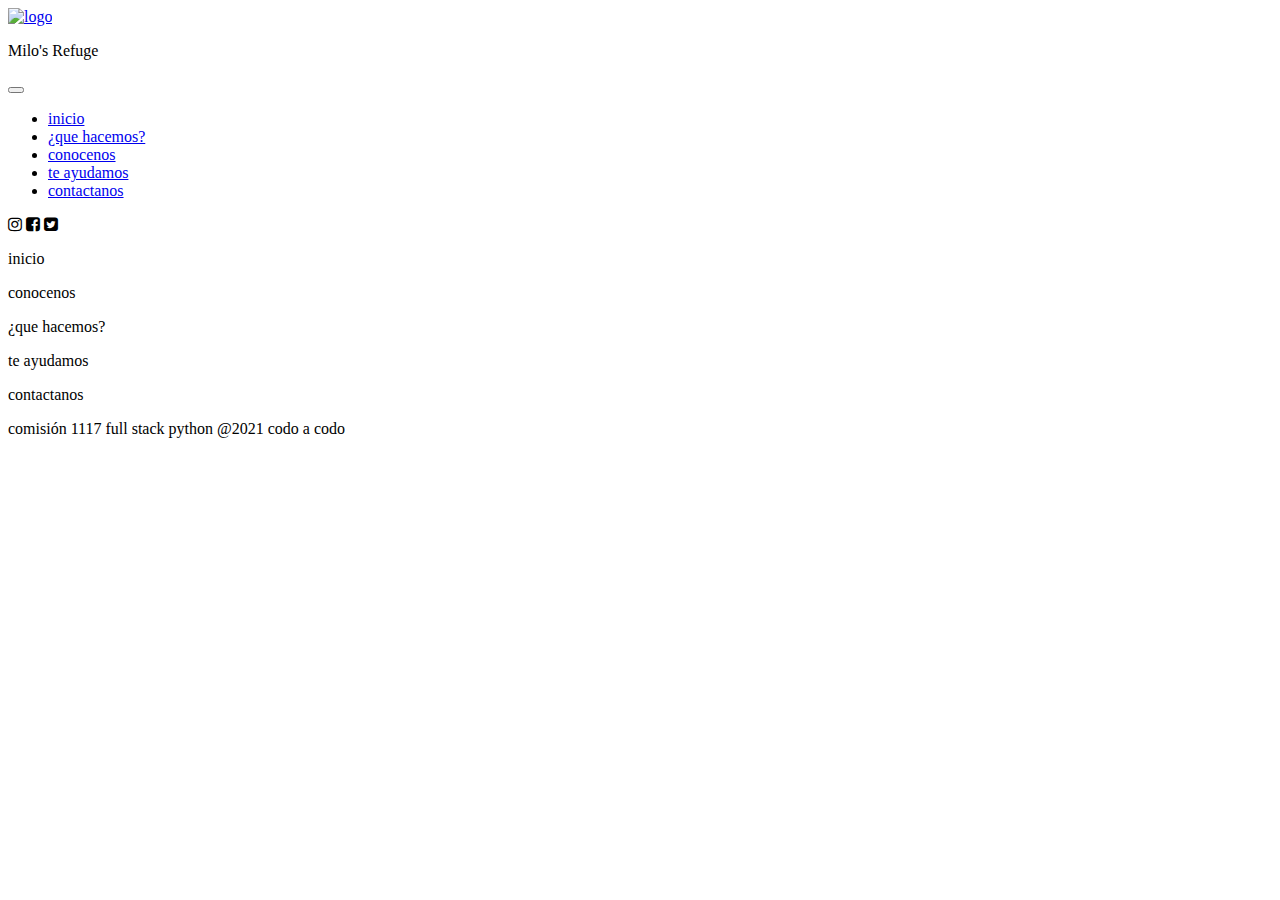
==== conocenos.html @ 6c42c554 "arreglando las paginas con su respectivo menu responsive" ====
<!DOCTYPE html>
<html lang="en">
<head>
    <meta charset="UTF-8">
    <meta http-equiv="X-UA-Compatible" content="IE=edge">
    <meta name="viewport" content="width=device-width, initial-scale=1.0">
    <link rel="preconnect" href="https://fonts.googleapis.com">
    <link rel="preconnect" href="https://fonts.gstatic.com" crossorigin>
    <link href="https://fonts.googleapis.com/css2?family=Poppins:wght@400;700&display=swap" rel="stylesheet">
    <link rel="stylesheet" href="https://cdnjs.cloudflare.com/ajax/libs/font-awesome/4.7.0/css/font-awesome.min.css">
    <link rel="stylesheet" href="/milosRefugio/CSS/bootstrap.min.css">
    <link rel="stylesheet" href="/milosRefugio/CSS/style.css">
    <title>milo's refuge</title>
</head>
<body>

  <section class="header" >
    <nav class="navbar navbar-expand-lg navbar-light bg-">
        <a href="/milosRefugio/index.html"><img src="/milosRefugio/assets/gatito.png" alt="logo"></a>
        <p class="milo">Milo's Refuge</p>
    <div class="container-fluid">
      <button class="navbar-toggler" type="button" data-bs-toggle="collapse" data-bs-target="#navbarTogglerDemo01" aria-controls="navbarTogglerDemo01" aria-expanded="false" aria-label="Toggle navigation">
        <span class="navbar-toggler-icon"></span>
      </button>
      <div class="collapse navbar-collapse" id="navbarTogglerDemo01">
        <ul class="navbar-nav me-auto mb-7 mb-lg-0 ">
          <li class="nav-item2">
            <a class="nav-link text-white" aria-current="page" href="/milosRefugio/index.html">inicio</a>
          </li>
          <li class="nav-item2">
            <a class="nav-link text-white" href="/milosRefugio/queHacemos.html">¿que hacemos?</a>
          </li>
          <li class="nav-item2">
            <a class="nav-link text-primary" href="#">conocenos</a>
          </li>
          <li class="nav-item2">
            <a class="nav-link text-white" href="/milosRefugio/teAyudamos.html">te ayudamos</a>
          </li>
          <li class="nav-item2">
            <a class="nav-link text-white" href="/milosRefugio/contactanos.html">contactanos</a>
          </li>
        </ul>
      </div>
    </div>
  </nav>

    </section>
    <!------------------ FOOTER ----------------->

    <section class="footer">
            <div class='social'>
                <i class="fa fa-instagram"></i>
                <i class="fa fa-facebook-square"></i>
                <i class="fa fa-twitter-square"></i>
            </div>
            <div class='list'>
                <p>inicio</p>
                <p>conocenos</p>
                <p>¿que hacemos?</p>
                <p>te ayudamos</p>
                <p>contactanos</p>
            </div>
            <p class='copy-right'>
                comisión 1117 full stack python @2021 codo a codo
            </p>
        </section>
    <script src="/milo´s refuge/JS/bootstrap.min.js"></script>
</body>
</html>
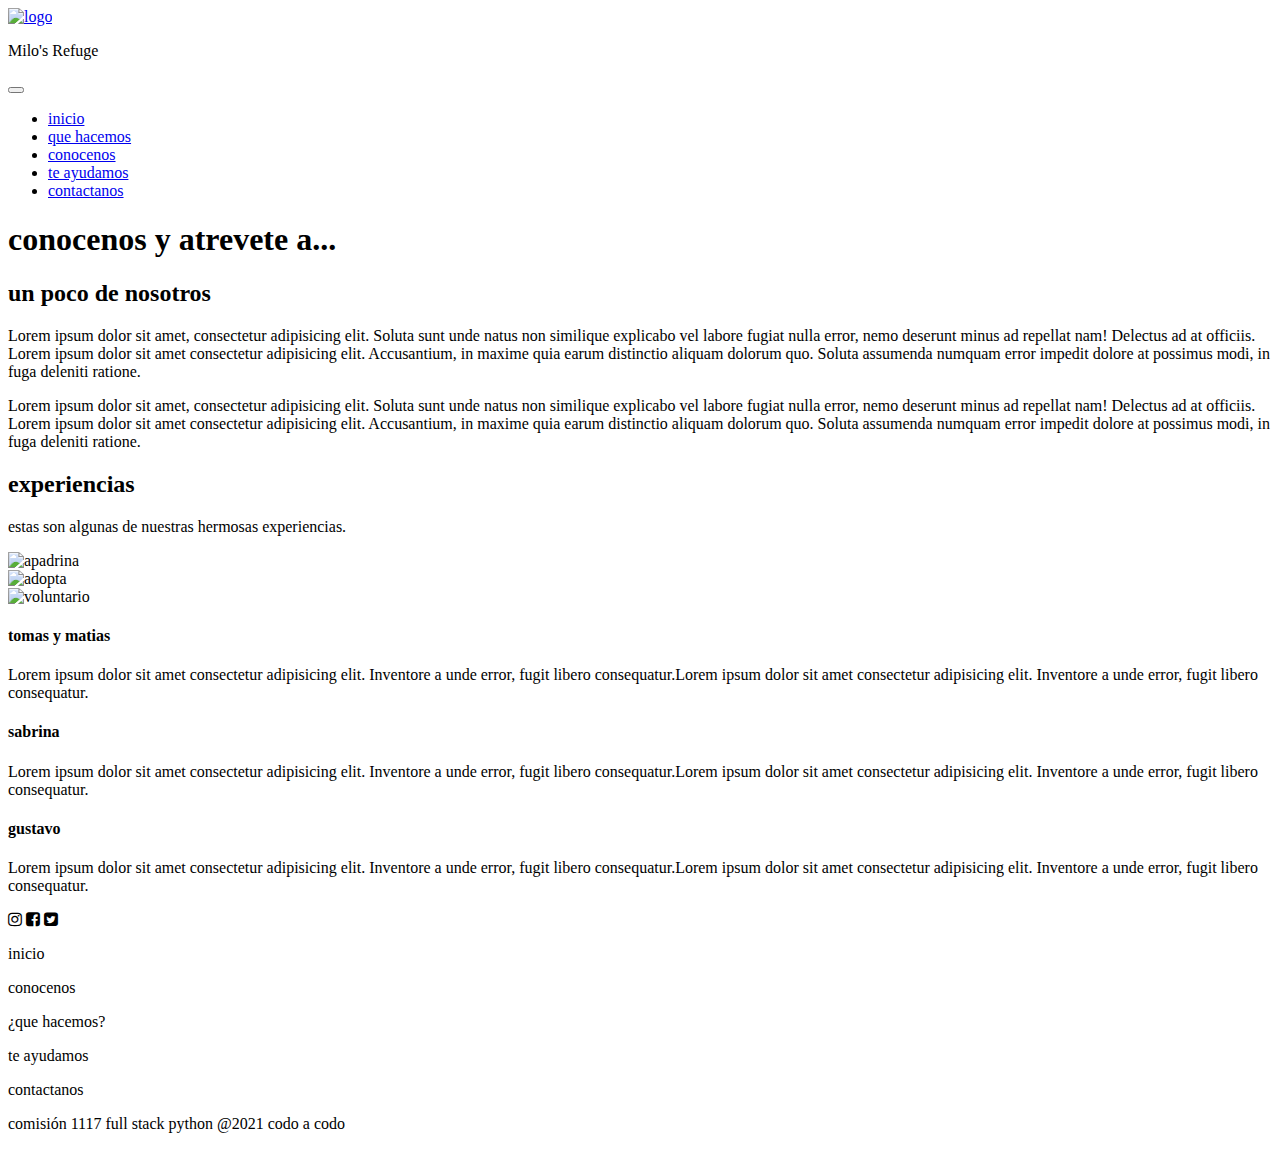
==== commit d2bddc0e: "tercera modificacion y dandole contenidos a las paginas" ====
--- a/conocenos.html
+++ b/conocenos.html
@@ -14,7 +14,7 @@
 </head>
 <body>
 
-  <section class="header" >
+  <section class="sub-header-section" >
     <nav class="navbar navbar-expand-lg navbar-light bg-">
         <a href="/milosRefugio/index.html"><img src="/milosRefugio/assets/gatito.png" alt="logo"></a>
         <p class="milo">Milo's Refuge</p>
@@ -28,7 +28,7 @@
             <a class="nav-link text-white" aria-current="page" href="/milosRefugio/index.html">inicio</a>
           </li>
           <li class="nav-item2">
-            <a class="nav-link text-white" href="/milosRefugio/queHacemos.html">¿que hacemos?</a>
+            <a class="nav-link text-white" href="/milosRefugio/queHacemos.html">que hacemos</a>
           </li>
           <li class="nav-item2">
             <a class="nav-link text-primary" href="#">conocenos</a>
@@ -43,8 +43,78 @@
       </div>
     </div>
   </nav>
+<h1>conocenos y atrevete a...</h1>
+    </section>
 
+    <!-------------- CONTENIDO ----------------->
+
+    <section class="boxContent">
+      <div class="boxContentDos">
+
+      <h2>un poco de nosotros</h2>
+      <p>Lorem ipsum dolor sit amet, consectetur adipisicing elit. 
+        Soluta sunt unde natus non similique explicabo vel labore 
+        fugiat nulla error, nemo deserunt minus ad repellat nam! 
+        Delectus ad at officiis. Lorem ipsum dolor sit amet consectetur 
+        adipisicing elit. Accusantium, in maxime quia earum distinctio 
+        aliquam dolorum quo. Soluta assumenda numquam error impedit dolore at 
+        possimus modi, in fuga deleniti ratione.</p>
+      
+        <p>Lorem ipsum dolor sit amet, consectetur adipisicing elit. 
+          Soluta sunt unde natus non similique explicabo vel labore 
+          fugiat nulla error, nemo deserunt minus ad repellat nam! 
+          Delectus ad at officiis. Lorem ipsum dolor sit amet consectetur 
+          adipisicing elit. Accusantium, in maxime quia earum distinctio 
+          aliquam dolorum quo. Soluta assumenda numquam error impedit dolore at 
+          possimus modi, in fuga deleniti ratione.</p> 
+        </div>
     </section>
+
+    <section class="box-sectionDos ">
+      <h2>experiencias</h2>
+          <p>estas son algunas de nuestras hermosas experiencias.</p>
+
+          <div class="row">
+              <div class="box-colDos">
+                  <img src="/milosRefugio/assets/apadrina.jpg" alt="apadrina">
+              </div>
+              <div class="box-colDos">
+                  <img src="/milosRefugio/assets/adopta.jpg" alt="adopta">
+              </div>
+              <div class="box-colDos">
+              <img src="/milosRefugio/assets/voluntario.jpg" alt="voluntario">
+
+              </div>
+          </div>
+  </section>
+
+  <section class="ayuda content">
+    <div class="row">
+        <div class="ayuda-col content">
+            
+            <h4>tomas y matias</h4>
+            <p>Lorem ipsum dolor sit amet consectetur adipisicing elit.
+                Inventore a unde error, fugit libero consequatur.Lorem 
+                ipsum dolor sit amet consectetur adipisicing elit.
+                Inventore a unde error, fugit libero consequatur.</p>
+        </div>
+        <div class="ayuda-col content">           
+            <h4>sabrina</h4>
+            <p>Lorem ipsum dolor sit amet consectetur adipisicing elit.
+              Inventore a unde error, fugit libero consequatur.Lorem 
+              ipsum dolor sit amet consectetur adipisicing elit.
+              Inventore a unde error, fugit libero consequatur.</p>
+        </div>
+        <div class="ayuda-col content">           
+            <h4>gustavo</h4>
+            <p>Lorem ipsum dolor sit amet consectetur adipisicing elit.
+              Inventore a unde error, fugit libero consequatur.Lorem 
+              ipsum dolor sit amet consectetur adipisicing elit.
+              Inventore a unde error, fugit libero consequatur.</p>
+        </div>
+    </div>
+</section>
+
     <!------------------ FOOTER ----------------->
 
     <section class="footer">
@@ -64,6 +134,6 @@
                 comisión 1117 full stack python @2021 codo a codo
             </p>
         </section>
-    <script src="/milo´s refuge/JS/bootstrap.min.js"></script>
+    <script src="/milosRefugio/JS/bootstrap.min.js"></script>
 </body>
 </html>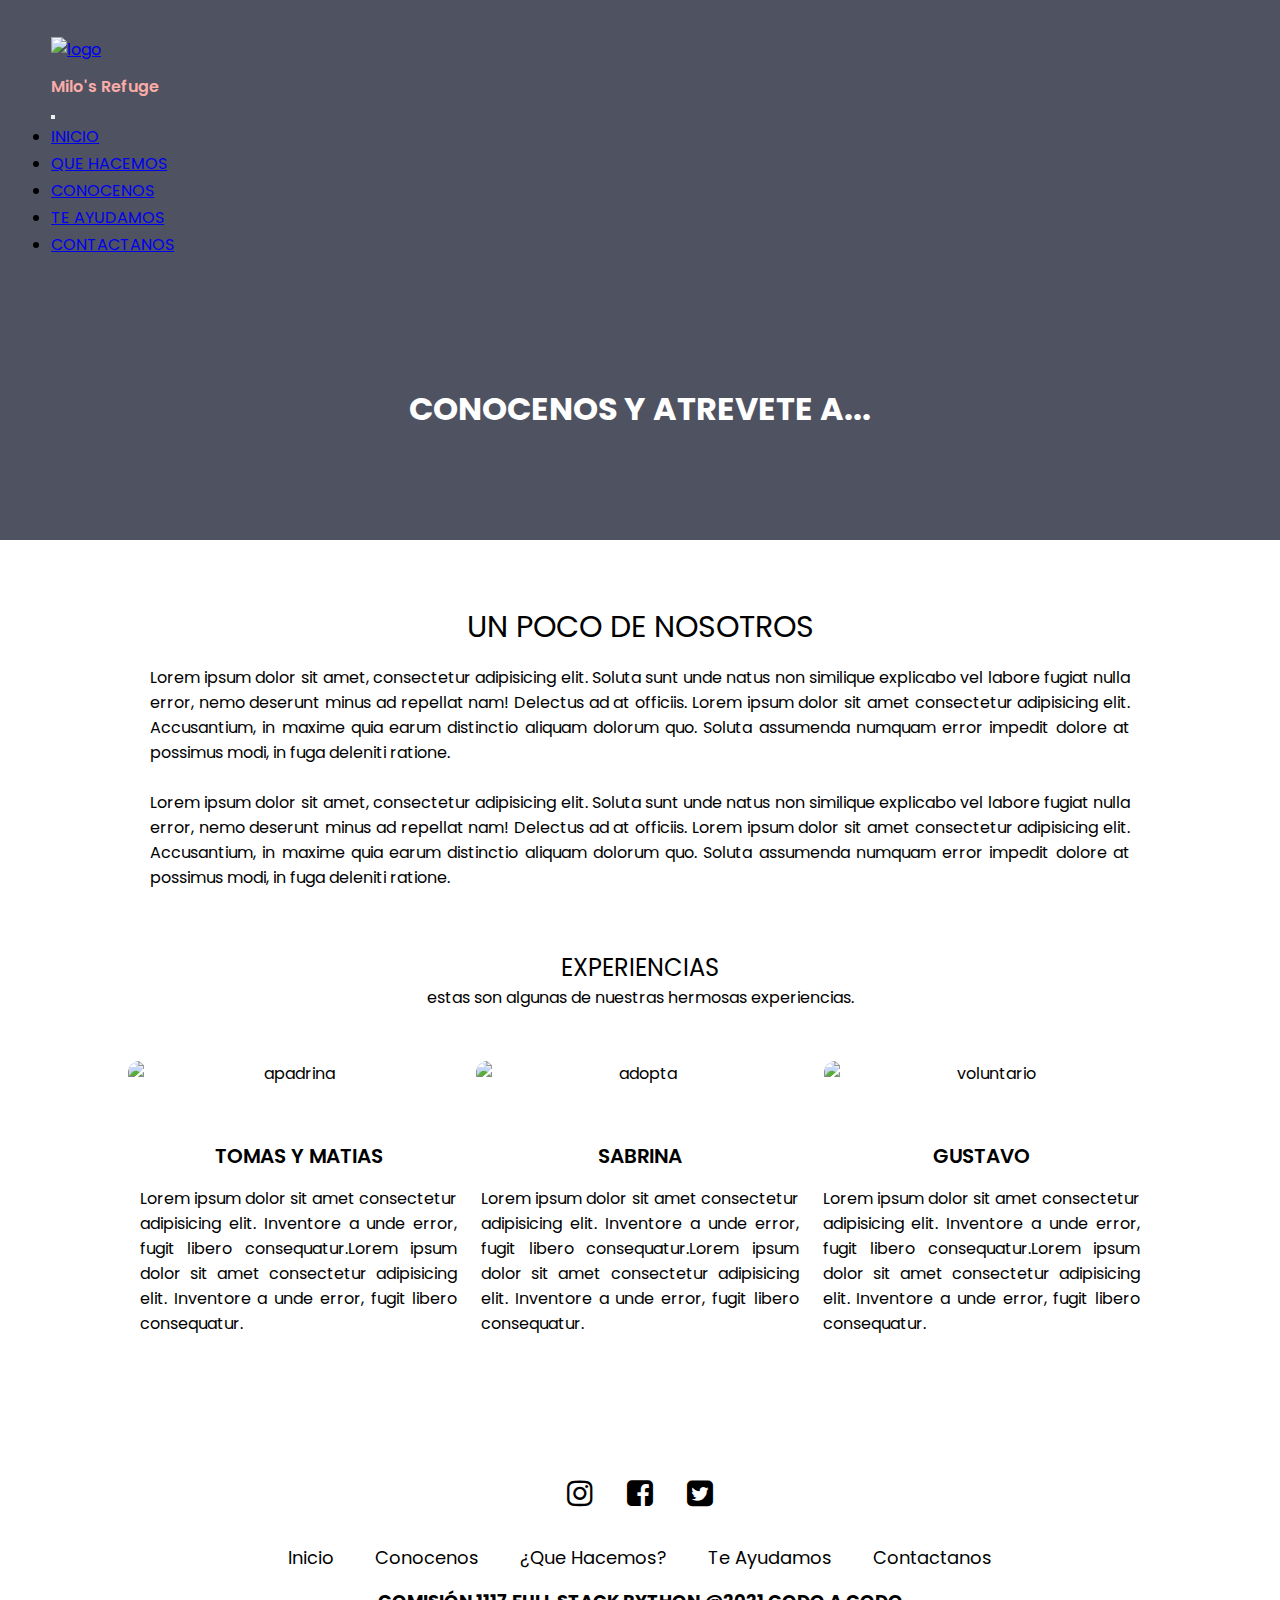
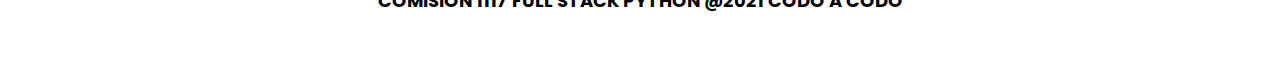
==== commit 0f74ac12: "modificado" ====
--- a/conocenos.html
+++ b/conocenos.html
@@ -9,7 +9,7 @@
     <link href="https://fonts.googleapis.com/css2?family=Poppins:wght@400;700&display=swap" rel="stylesheet">
     <link rel="stylesheet" href="https://cdnjs.cloudflare.com/ajax/libs/font-awesome/4.7.0/css/font-awesome.min.css">
     <link rel="stylesheet" href="/milosRefugio/CSS/bootstrap.min.css">
-    <link rel="stylesheet" href="/milosRefugio/CSS/style.css">
+    <link rel="stylesheet" href="style.css">
     <title>milo's refuge</title>
 </head>
 <body>
--- a/style.css
+++ b/style.css
@@ -0,0 +1,705 @@
+* {
+    padding: 0;
+    margin: 0;
+    font-family: 'Poppins', sans-serif;
+}
+
+/*---------------------HEADER--------------------*/
+
+.header {
+    min-height: 100vh;
+    width: 100%;
+    background-image: linear-gradient(rgba(4, 9, 30, 0.7), rgba(4, 9, 30, 0.7)), url(/milosRefugio/assets/bannerPrincipal.jpg);
+    background-position: center;
+    background-size: cover;
+    position: relative;
+}
+
+nav img {
+    padding-top: 1%;
+    width: 70px;
+
+}
+
+nav {
+    padding: 2% 4%;
+}
+
+.nav-item2 a {
+    text-transform: uppercase;
+    font-weight: 400;
+}
+
+.nav-item2 a::after {
+    content: '';
+    width: 0%;
+    height: 2px;
+    background: #faaca8;
+    display: block;
+    margin: auto;
+    transition: 0.5s;
+}
+
+.nav-item2 a:hover::after {
+    width: 80%;
+}
+
+.milo {
+    color: #faaca8;
+    font-weight: 600;
+    font-size: 16px;
+    margin-top: 1%;
+    margin-right: 2%;
+}
+
+.text-box {
+    margin-top: 5%;
+    width: 90%;
+    color: #fff;
+    position: absolute;
+    top: 50%;
+    left: 50%;
+    transform: translate(-50%, -50%);
+    text-align: center;
+}
+
+.text-box h1 {
+    font-size: 40px;
+    text-transform: uppercase;
+}
+
+.text-box p {
+    margin: 10px 0 40px;
+    font-size: 14px;
+    color: #fff;
+    text-transform: capitalize;
+}
+
+.btn {
+    display: inline-block;
+    text-decoration: none;
+    color: #fff;
+    border: 1px solid #fff;
+    padding: 12px 34px;
+    font-size: 13px;
+    background: transparent;
+    position: relative;
+    cursor: pointer;
+    text-transform: capitalize;
+}
+
+.btn:hover {
+    border: 1px solid #faaca8;
+    background: #faaca8;
+    transition: .5s;
+}
+
+
+/*-----------MEDIA QUERY HEADER-------------*/
+
+@media screen and (max-width: 700px) {
+
+    .text-box h1 {
+        font-size: 14px;
+    }
+
+    .nav-item2 a {
+        text-align: center;
+        font-size: 18px;
+        text-transform: uppercase;
+    }
+
+    .milo {
+        font-size: 12px;
+        margin-top: 5%;
+        margin-bottom: -4%;
+        margin-right: 5%;
+    }
+
+    nav img {
+        width: 50px;
+        position: absolute;
+        margin-left: 66%;
+    }
+}
+
+/*--------------- FIN --------------*/
+
+/*-------------- SECCION 1 ----------------*/
+
+.box-section {
+    width: 80%;
+    margin: auto;
+    text-align: center;
+    padding-top: 100px;
+}
+
+.box-section h1 {
+    text-transform: uppercase;
+    font-size: 36px;
+    font-weight: 400;
+}
+
+.box-section p {
+    color: #777;
+    font-size: 14px;
+    font-weight: 300;
+    line-height: 22px;
+    padding: 10px;
+
+}
+
+.row {
+    margin-top: 5%;
+    display: flex;
+    justify-content: space-between;
+}
+
+.box-col {
+    flex-basis: 31%;
+    background: #FCE4EC;
+    border-radius: 10px;
+    margin-bottom: 5%;
+    padding: 20px 12px;
+    box-sizing: border-box;
+    transition: 0.5s;
+}
+
+.box-col h3 {
+    font-size: 17px;
+    text-transform: uppercase;
+    text-align: center;
+    font-weight: 600;
+    margin: 10px 0;
+}
+
+.box-col:hover {
+    box-shadow: 0 0 20px 0 rgba(0, 0, 0, 0.2)
+}
+
+/*------------ MEDIA QUERY SECCION 1 -----------*/
+
+@media screen and (max-width: 700px) {
+    .row {
+        flex-direction: column;
+    }
+}
+
+/*--------------- FIN --------------*/
+
+/*----------------- SECCION 2 --------------*/
+
+.box-sectionDos {
+    width: 80%;
+    margin: auto;
+    text-align: center;
+    padding-top: 50px;
+}
+
+.box-sectionDos h1 {
+    text-transform: uppercase;
+    font-size: 36px;
+    font-weight: 400;
+}
+
+.box-colDos {
+    flex-basis: 32%;
+    border-radius: 10px;
+    margin-bottom: 30px;
+    position: relative;
+    overflow: hidden;
+}
+
+.box-colDos img {
+    width: 100%;
+    border-radius: 10px;
+    display: block;
+}
+
+.capa {
+    background: transparent;
+    height: 100%;
+    width: 100%;
+    position: absolute;
+    top: 0;
+    left: 0;
+    transition: 0.5s;
+}
+
+.capa:hover {
+    background: linear-gradient(to bottom, #ddd6f3, #faaca8);
+}
+
+.capa h3 {
+    width: 100%;
+    font-weight: 400;
+    color: #fff;
+    font-size: 30px;
+    bottom: 0;
+    left: 50%;
+    transform: translateX(-50%);
+    position: absolute;
+    text-transform: capitalize;
+    opacity: 0;
+    transition: 1s;
+}
+
+.capa:hover h3 {
+    bottom: 49%;
+    opacity: 1;
+}
+
+/*------------------ FIN -------------------*/
+
+/*------------------- SECCION 3 -------------------*/
+
+.ayuda {
+    width: 80%;
+    margin: auto;
+    text-align: center;
+    padding-top: 80px;
+}
+
+.ayuda h1 {
+    text-transform: uppercase;
+    font-size: 36px;
+    font-weight: 400;
+
+}
+
+.ayuda-col {
+    flex-basis: 31%;
+    border-radius: 10px;
+    margin-bottom: 5%;
+    text-align: left;
+}
+
+.ayuda-col img {
+    width: 100%;
+    border-radius: 10px;
+}
+
+.ayuda-col p {
+    padding: 0;
+    text-align: left;
+}
+
+.ayuda-col h4 {
+    font-weight: 600;
+    margin-bottom: 15px;
+    margin-top: 16px;
+    text-align: left;
+    font-size: 20px;
+    text-transform: uppercase;
+}
+
+/*--------------------- FIN -------------------*/
+
+/*---------------------- SECCION 4 ---------------------*/
+
+.donacion {
+    margin: 100px auto;
+    width: 80%;
+    background-image: linear-gradient(rgba(4, 9, 30, 0.7), rgba(4, 9, 30, 0.7)), url(/milosRefugio/assets/donacion.jpg);
+    background-position: center;
+    background-size: cover;
+    text-align: center;
+    border-radius: 10px;
+    padding: 100px 0;
+}
+
+.donacion h2 {
+    color: #fff;
+    text-transform: uppercase;
+    margin-bottom: 40px;
+    padding: 0;
+}
+
+/*---------- MEDIA QUERY SECCION 4 -----------*/
+
+@media screen and (max-width: 700px) {
+    .donacion h2 {
+        font-size: 20px;
+    }
+}
+
+/*------------------- FIN ---------------------*/
+
+/*-------------------- QUE HACEMOS SECCION ----------------------*/
+
+.sub-header {
+    min-height: 60vh;
+    width: 100%;
+    background-image: linear-gradient(rgba(4, 9, 30, 0.7), rgba(4, 9, 30, 0.7)), url(/milosRefugio/assets/bannerPuppies.jpg);
+    background-position: center;
+    background-size: cover;
+    color: #fff;
+}
+
+.sub-header h1 {
+    text-align: center;
+    margin-top: 100px;
+    text-transform: uppercase;
+}
+
+.content {
+    width: 80%;
+    margin: auto;
+    padding-top: 30px;
+    padding-bottom: 10%;
+}
+
+.content-col {
+    flex-basis: 48%;
+    padding: 30px 2px;
+}
+
+.content-col img {
+    margin-top: 25%;
+    border-radius: 10px;
+    height: 60%;
+    width: 100%;
+}
+
+.content-col h2 {
+    text-align: center;
+    padding-top: 0;
+    text-transform: uppercase;
+    font-weight: 400;
+}
+
+.content-col p {
+    padding: 15px 0 25px;
+    text-align: justify;
+}
+
+.chance-btn {
+    margin-left: 25%;
+    border: 1px solid #faaca8;
+    background: transparent;
+    color: #faaca8;
+
+}
+
+.chance-btn:hover {
+    color: #fff;
+    transition: .5s;
+}
+
+/*--------------------- FIN ----------------------*/
+
+/*---------------- CONOCENOS SECCION --------------------*/
+
+.sub-header-section {
+    min-height: 60vh;
+    width: 100%;
+    background-image: linear-gradient(rgba(4, 9, 30, 0.7), rgba(4, 9, 30, 0.7)), url(/milosRefugio/assets/bannerCat.jpg);
+    background-position: center;
+    background-size: cover;
+}
+
+.box-sectionDos h2 {
+    text-transform: uppercase;
+    font-weight: 400;
+}
+
+.boxContent {
+    margin-top: 5%;
+}
+
+.boxContentDos h2 {
+    font-size: 35px;
+    text-transform: uppercase;
+    font-size: 30px;
+    font-weight: 400;
+    text-align: center;
+}
+
+.boxContentDos p {
+    text-align: justify;
+    font-size: 16px;
+    padding: 15px 150px 10px;
+}
+
+.ayuda .content {
+    margin-top: -10%;
+    margin-bottom: -9%;
+}
+
+.sub-header-section h1 {
+    text-align: center;
+    margin-top: 100px;
+    text-transform: uppercase;
+    color: #fff;
+}
+
+.ayuda-col .content {
+    flex-basis: 31%;
+    border-radius: 10px;
+    margin-bottom: 5%;
+    text-align: justify;
+}
+
+.ayuda .content h4 {
+    text-align: center;
+}
+
+.ayuda .content p {
+    text-align: justify;
+}
+
+/*---------------- FIN -------------------*/
+
+/*----------------- AYUDAMOS SECCION ----------------*/
+
+.header-ayuda {
+    min-height: 60vh;
+    width: 100%;
+    background-image: linear-gradient(rgba(4, 9, 30, 0.7), rgba(4, 9, 30, 0.7)), url(/milosRefugio/assets/bannerCatDog.jpg);
+    background-position: center;
+    background-size: cover;
+    color: #fff;
+}
+
+.header-ayuda h1 {
+    text-align: center;
+    margin-top: 100px;
+    text-transform: uppercase;
+    color: #fff;
+}
+
+.ayudantia h2 {
+    text-transform: uppercase;
+}
+
+.ayudantia p {
+    text-transform: capitalize;
+    text-align: justify;
+}
+
+.ayudantia h4 {
+    text-align: center;
+}
+
+.ayudantia .importante {
+    color: #faaca8;
+    font-weight: bold;
+    text-transform: uppercase;
+    text-align: center;
+}
+
+.blog h3 {
+    background: #faaca8;
+    color: #fff;
+    padding: 7px 8px;
+    font-size: 20px;
+    text-transform: uppercase;
+    font-weight: 400;
+    text-align: center;
+    margin: 20px 90px 20px;
+}
+
+.blog div {
+    padding: 4px;
+    text-transform: capitalize;
+    color: #000;
+    font-size: 20px;
+}
+
+.formulario {
+    margin-bottom: 7%;
+    text-align: center;
+    border: 2px solid #777;
+    margin-left: 20%;
+    margin-right: 20%;
+}
+
+.formulario p {
+    margin-top: 1%;
+    font-weight: 700;
+    color: #CB4335;
+    font-size: 18px;
+}
+
+/*--------------- FIN --------------*/
+
+
+/*-------------------- CONTACTANOS SECCION -----------------------*/
+
+.header-contacto {
+    min-height: 60vh;
+    width: 100%;
+    background-image: linear-gradient(rgba(4, 9, 30, 0.7), rgba(4, 9, 30, 0.7)), url(/milosRefugio/assets/bannerContactos.jpeg);
+    background-position: center;
+    background-size: cover;
+    color: #fff;
+}
+
+.header-contacto h1 {
+    margin-top: 100px;
+    text-align: center;
+    text-transform: uppercase;
+    color: #fff;
+}
+
+.ubicacion {
+    width: 80%;
+    margin: auto;
+    padding-top: 5%;
+    padding-bottom: 3%;
+}
+
+.ubicacion iframe {
+    width: 100%;
+}
+
+.cantactanos {
+    width: 80%;
+    margin: auto;
+}
+
+.contactanos-col {
+    flex-basis: 48%;
+    margin-bottom: 30px;
+}
+
+.contactanos-col div {
+    display: flex;
+    align-items: center;
+    margin-bottom: 40px;
+}
+
+.contactanos-col .fa {
+    font-size: 28px;
+    color: #faaca8;
+    margin: 10px;
+    margin-right: 20px;
+}
+
+.contactanos-col div p {
+    padding: 0;
+    text-transform: capitalize;
+    font-size: 16px;
+}
+
+.contactanos-col div h5 {
+    font-size: 18px;
+    margin-bottom: 5px;
+    font-weight: 600;
+    text-transform: uppercase;
+}
+
+.contactanos-col input textarea {
+    width: 100%;
+    padding: 15px;
+    margin-bottom: 17px;
+    outline: none;
+    border: 3px solid #faaca8;
+}
+
+.form {
+    max-inline-size: 550px;
+    margin: auto;
+}
+
+.form label {
+    display: block;
+    margin-block-start: 1em;
+    margin-block-end: .5em;
+    padding-inline-start: .5em;
+}
+
+.form label span {
+    color: #DA1414;
+}
+
+.form input,
+.form textarea {
+    box-sizing: border-box;
+    width: 100%;
+    font-size: 1rem;
+    padding: .8em;
+    border-radius: 10px;
+    border: 1px solid #777;
+}
+
+
+input::-webkit-input-placeholder {
+    color: #0F0A0A88;
+}
+
+.contact {
+    margin-block-end: 5em;
+}
+
+#trucazo {
+    opacity: 0;
+}
+
+.tag {
+    text-transform: uppercase;
+    text-align: center;
+}
+
+/*------------------ FOOTER --------------------*/
+
+.footer .social {
+    text-align: center;
+    padding-bottom: 25px;
+}
+
+.footer .social .fa {
+    font-size: 30px;
+    width: 40px;
+    height: 40px;
+    line-height: 38px;
+    display: inline-block;
+    text-align: center;
+    margin: 0 8px;
+}
+
+.footer .social .fa:hover {
+    color: #faaca8;
+}
+
+.footer .list {
+    margin-top: 0;
+    padding: 0;
+    font-size: 18px;
+    line-height: 8px;
+    margin-bottom: 0;
+    text-align: center;
+}
+
+.footer .list p {
+    display: inline-block;
+    padding: 15px 18px;
+    text-transform: capitalize;
+}
+
+.footer .copy-right {
+    font-weight: bold;
+    padding-bottom: 5%;
+    margin-top: 10px;
+    text-align: center;
+    font-size: 18px;
+    text-transform: uppercase;
+}
+
+
+/*-------------- MEDIA QUERY FOOTER ---------*/
+
+@media screen and (max-width: 700px) {
+
+    .footer .copy-right {
+        font-size: 12px;
+    }
+
+    .footer .list {
+        font-size: 14px;
+    }
+
+    .footer .social .fa {
+        font-size: 26px;
+    }
+}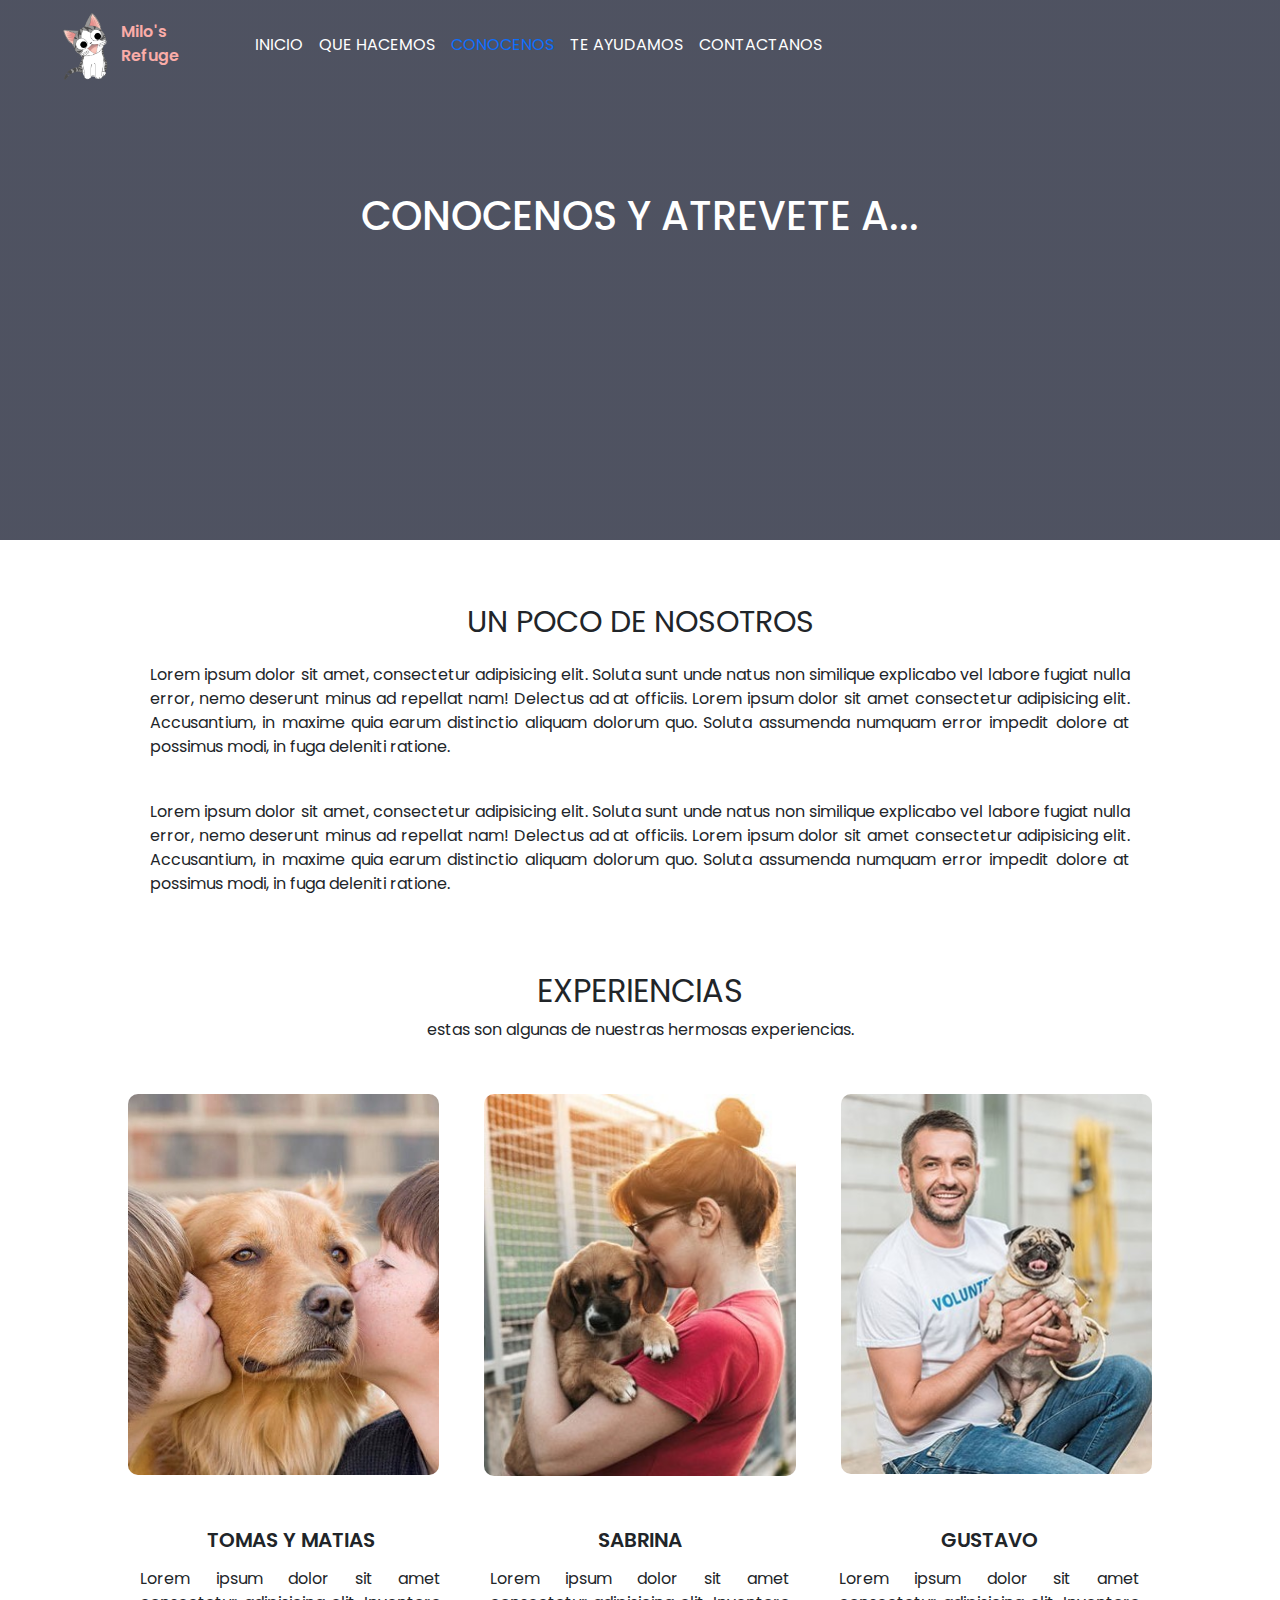
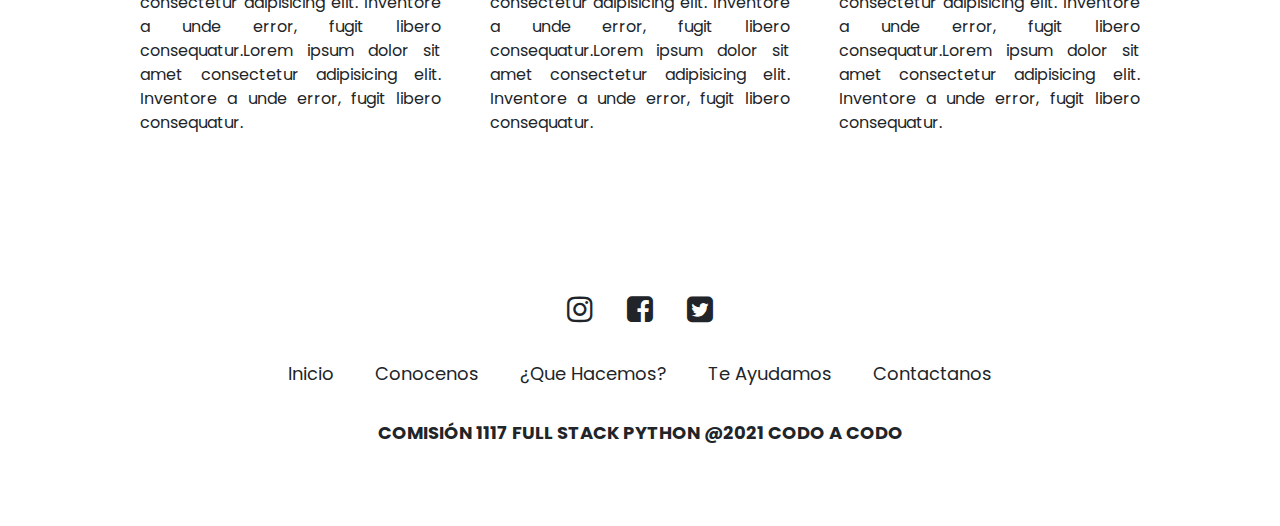
==== commit 3f634fb1: "linkeando mejor la hoja de estilo y las imagenes" ====
--- a/conocenos.html
+++ b/conocenos.html
@@ -8,15 +8,15 @@
     <link rel="preconnect" href="https://fonts.gstatic.com" crossorigin>
     <link href="https://fonts.googleapis.com/css2?family=Poppins:wght@400;700&display=swap" rel="stylesheet">
     <link rel="stylesheet" href="https://cdnjs.cloudflare.com/ajax/libs/font-awesome/4.7.0/css/font-awesome.min.css">
-    <link rel="stylesheet" href="/milosRefugio/CSS/bootstrap.min.css">
-    <link rel="stylesheet" href="style.css">
+    <link rel="stylesheet" href="CSS/bootstrap.min.css">
+    <link rel="stylesheet" href="CSS/style.css">
     <title>milo's refuge</title>
 </head>
 <body>
 
   <section class="sub-header-section" >
     <nav class="navbar navbar-expand-lg navbar-light bg-">
-        <a href="/milosRefugio/index.html"><img src="/milosRefugio/assets/gatito.png" alt="logo"></a>
+        <a href="index.html"><img src="assets/gatito.png" alt="logo"></a>
         <p class="milo">Milo's Refuge</p>
     <div class="container-fluid">
       <button class="navbar-toggler" type="button" data-bs-toggle="collapse" data-bs-target="#navbarTogglerDemo01" aria-controls="navbarTogglerDemo01" aria-expanded="false" aria-label="Toggle navigation">
@@ -25,19 +25,19 @@
       <div class="collapse navbar-collapse" id="navbarTogglerDemo01">
         <ul class="navbar-nav me-auto mb-7 mb-lg-0 ">
           <li class="nav-item2">
-            <a class="nav-link text-white" aria-current="page" href="/milosRefugio/index.html">inicio</a>
+            <a class="nav-link text-white" aria-current="page" href="index.html">inicio</a>
           </li>
           <li class="nav-item2">
-            <a class="nav-link text-white" href="/milosRefugio/queHacemos.html">que hacemos</a>
+            <a class="nav-link text-white" href="queHacemos.html">que hacemos</a>
           </li>
           <li class="nav-item2">
             <a class="nav-link text-primary" href="#">conocenos</a>
           </li>
           <li class="nav-item2">
-            <a class="nav-link text-white" href="/milosRefugio/teAyudamos.html">te ayudamos</a>
+            <a class="nav-link text-white" href="teAyudamos.html">te ayudamos</a>
           </li>
           <li class="nav-item2">
-            <a class="nav-link text-white" href="/milosRefugio/contactanos.html">contactanos</a>
+            <a class="nav-link text-white" href="contactanos.html">contactanos</a>
           </li>
         </ul>
       </div>
@@ -76,13 +76,13 @@
 
           <div class="row">
               <div class="box-colDos">
-                  <img src="/milosRefugio/assets/apadrina.jpg" alt="apadrina">
+                  <img src="assets/apadrina.jpg" alt="apadrina">
               </div>
               <div class="box-colDos">
-                  <img src="/milosRefugio/assets/adopta.jpg" alt="adopta">
+                  <img src="assets/adopta.jpg" alt="adopta">
               </div>
               <div class="box-colDos">
-              <img src="/milosRefugio/assets/voluntario.jpg" alt="voluntario">
+              <img src="assets/voluntario.jpg" alt="voluntario">
 
               </div>
           </div>
@@ -134,6 +134,6 @@
                 comisión 1117 full stack python @2021 codo a codo
             </p>
         </section>
-    <script src="/milosRefugio/JS/bootstrap.min.js"></script>
+    <script src="JS/bootstrap.min.js"></script>
 </body>
 </html>--- a/CSS/style.css
+++ b/CSS/style.css
@@ -0,0 +1,706 @@
+* {
+    padding: 0;
+    margin: 0;
+    font-family: 'Poppins', sans-serif;
+}
+
+/*---------------------HEADER--------------------*/
+
+.header {
+    min-height: 100vh;
+    width: 100%;
+    background-image: linear-gradient(rgba(4, 9, 30, 0.7), rgba(4, 9, 30, 0.7)), url(/milosRefugio/assets/bannerPrincipal.jpg);
+    background-position: center;
+    background-size: cover;
+    position: relative;
+}
+
+nav img {
+    padding-top: 1%;
+    width: 70px;
+
+}
+
+nav {
+    padding: 2% 4%;
+}
+
+.nav-item2 a {
+    text-transform: uppercase;
+    font-weight: 400;
+}
+
+.nav-item2 a::after {
+    content: '';
+    width: 0%;
+    height: 2px;
+    background: #faaca8;
+    display: block;
+    margin: auto;
+    transition: 0.5s;
+}
+
+.nav-item2 a:hover::after {
+    width: 80%;
+}
+
+.milo {
+    color: #faaca8;
+    font-weight: 600;
+    font-size: 16px;
+    margin-top: 1%;
+    margin-right: 2%;
+}
+
+.text-box {
+    margin-top: 25%;
+    width: 90%;
+    color: #fff;
+    position: absolute;
+    top: 50%;
+    left: 50%;
+    transform: translate(-50%, -50%);
+    text-align: center;
+}
+
+.text-box h1 {
+    font-size: 40px;
+    text-transform: uppercase;
+}
+
+.text-box p {
+    margin: 10px 0 40px;
+    font-size: 14px;
+    color: #fff;
+    text-transform: capitalize;
+}
+
+.btn {
+    display: inline-block;
+    text-decoration: none;
+    color: #fff;
+    border: 1px solid #fff;
+    padding: 12px 34px;
+    font-size: 13px;
+    background: transparent;
+    position: relative;
+    cursor: pointer;
+    text-transform: capitalize;
+}
+
+.btn:hover {
+    border: 1px solid #faaca8;
+    background: #faaca8;
+    transition: .5s;
+}
+
+
+/*-----------MEDIA QUERY HEADER-------------*/
+
+@media screen and (max-width: 700px) {
+
+    .text-box {
+        margin-top: 50%;
+    }
+
+    .text-box h1 {
+        font-weight: 600;
+        font-size: 18px;
+    }
+
+    .nav-item2 a {
+        text-align: center;
+        font-size: 18px;
+        text-transform: uppercase;
+    }
+
+    .milo {
+        font-size: 12px;
+        margin-top: 5%;
+        margin-bottom: -4%;
+        margin-right: 5%;
+    }
+
+    nav img {
+        width: 50px;
+        position: absolute;
+        margin-left: 66%;
+    }
+}
+
+/*--------------- FIN --------------*/
+
+/*-------------- SECCION 1 ----------------*/
+
+.box-section {
+    width: 80%;
+    margin: auto;
+    text-align: center;
+    padding-top: 100px;
+}
+
+.box-section h1 {
+    text-transform: uppercase;
+    font-size: 36px;
+    font-weight: 400;
+}
+
+.box-section p {
+    color: #777;
+    font-size: 14px;
+    font-weight: 300;
+    line-height: 22px;
+    padding: 10px;
+
+}
+
+.row {
+    margin-top: 5%;
+    display: flex;
+    justify-content: space-between;
+}
+
+.box-col {
+    flex-basis: 31%;
+    background: #FCE4EC;
+    border-radius: 10px;
+    margin-bottom: 5%;
+    padding: 20px 12px;
+    box-sizing: border-box;
+    transition: 0.5s;
+}
+
+.box-col h3 {
+    font-size: 17px;
+    text-transform: uppercase;
+    text-align: center;
+    font-weight: 600;
+    margin: 10px 0;
+}
+
+.box-col:hover {
+    box-shadow: 0 0 20px 0 rgba(0, 0, 0, 0.2)
+}
+
+/*------------ MEDIA QUERY SECCION 1 -----------*/
+
+@media screen and (max-width: 700px) {
+    .row {
+        flex-direction: column;
+    }
+}
+
+/*--------------- FIN --------------*/
+
+/*----------------- SECCION 2 --------------*/
+
+.box-sectionDos {
+    width: 80%;
+    margin: auto;
+    text-align: center;
+    padding-top: 50px;
+}
+
+.box-sectionDos h1 {
+    text-transform: uppercase;
+    font-size: 36px;
+    font-weight: 400;
+}
+
+.box-colDos {
+    flex-basis: 32%;
+    border-radius: 10px;
+    margin-bottom: 30px;
+    position: relative;
+    overflow: hidden;
+}
+
+.box-colDos img {
+    width: 100%;
+    border-radius: 10px;
+    display: block;
+}
+
+.capa {
+    background: transparent;
+    height: 100%;
+    width: 100%;
+    position: absolute;
+    top: 0;
+    left: 0;
+    transition: 0.5s;
+}
+
+.capa:hover {
+    background: linear-gradient(to bottom, #ddd6f3, #faaca8);
+}
+
+.capa h3 {
+    width: 100%;
+    font-weight: 400;
+    color: #fff;
+    font-size: 30px;
+    bottom: 0;
+    left: 50%;
+    transform: translateX(-50%);
+    position: absolute;
+    text-transform: capitalize;
+    opacity: 0;
+    transition: 1s;
+}
+
+.capa:hover h3 {
+    bottom: 49%;
+    opacity: 1;
+}
+
+/*------------------ FIN -------------------*/
+
+/*------------------- SECCION 3 -------------------*/
+
+.ayuda {
+    width: 80%;
+    margin: auto;
+    text-align: center;
+    padding-top: 80px;
+}
+
+.ayuda h1 {
+    text-transform: uppercase;
+    font-size: 36px;
+    font-weight: 400;
+
+}
+
+.ayuda-col {
+    flex-basis: 31%;
+    border-radius: 10px;
+    margin-bottom: 5%;
+    text-align: left;
+}
+
+.ayuda-col img {
+    width: 100%;
+    border-radius: 10px;
+}
+
+.ayuda-col p {
+    padding: 0;
+    text-align: left;
+}
+
+.ayuda-col h4 {
+    font-weight: 600;
+    margin-bottom: 15px;
+    margin-top: 16px;
+    text-align: left;
+    font-size: 20px;
+    text-transform: uppercase;
+}
+
+/*--------------------- FIN -------------------*/
+
+/*---------------------- SECCION 4 ---------------------*/
+
+.donacion {
+    margin: 100px auto;
+    width: 80%;
+    background-image: linear-gradient(rgba(4, 9, 30, 0.7), rgba(4, 9, 30, 0.7)), url(/milosRefugio/assets/donacion.jpg);
+    background-position: center;
+    background-size: cover;
+    text-align: center;
+    border-radius: 10px;
+    padding: 100px 0;
+}
+
+.donacion h2 {
+    color: #fff;
+    text-transform: uppercase;
+    margin-bottom: 40px;
+    padding: 0;
+}
+
+/*---------- MEDIA QUERY SECCION 4 -----------*/
+
+@media screen and (max-width: 700px) {
+    .donacion h2 {
+        font-size: 20px;
+    }
+}
+
+/*------------------- FIN ---------------------*/
+
+/*-------------------- QUE HACEMOS SECCION ----------------------*/
+
+.sub-header {
+    min-height: 60vh;
+    width: 100%;
+    background-image: linear-gradient(rgba(4, 9, 30, 0.7), rgba(4, 9, 30, 0.7)), url(/milosRefugio/assets/bannerPuppies.jpg);
+    background-position: center;
+    background-size: cover;
+    color: #fff;
+}
+
+.sub-header h1 {
+    text-align: center;
+    margin-top: 100px;
+    text-transform: uppercase;
+}
+
+.content {
+    width: 80%;
+    margin: auto;
+    padding-top: 30px;
+    padding-bottom: 10%;
+}
+
+.content-col {
+    flex-basis: 48%;
+    padding: 30px 2px;
+}
+
+.content-col img {
+    margin-top: 25%;
+    border-radius: 10px;
+    height: 60%;
+    width: 100%;
+}
+
+.content-col h2 {
+    text-align: center;
+    padding-top: 0;
+    text-transform: uppercase;
+    font-weight: 400;
+}
+
+.content-col p {
+    padding: 15px 0 25px;
+    text-align: justify;
+}
+
+.chance-btn {
+    margin-left: 25%;
+    border: 1px solid #faaca8;
+    background: transparent;
+    color: #faaca8;
+
+}
+
+.chance-btn:hover {
+    color: #fff;
+    transition: .5s;
+}
+
+/*--------------------- FIN ----------------------*/
+
+/*---------------- CONOCENOS SECCION --------------------*/
+
+.sub-header-section {
+    min-height: 60vh;
+    width: 100%;
+    background-image: linear-gradient(rgba(4, 9, 30, 0.7), rgba(4, 9, 30, 0.7)), url(/milosRefugio/assets/bannerCat.jpg);
+    background-position: center;
+    background-size: cover;
+}
+
+.box-sectionDos h2 {
+    text-transform: uppercase;
+    font-weight: 400;
+}
+
+.boxContent {
+    margin-top: 5%;
+}
+
+.boxContentDos h2 {
+    font-size: 35px;
+    text-transform: uppercase;
+    font-size: 30px;
+    font-weight: 400;
+    text-align: center;
+}
+
+.boxContentDos p {
+    text-align: justify;
+    font-size: 16px;
+    padding: 15px 150px 10px;
+}
+
+.ayuda .content {
+    margin-top: -10%;
+    margin-bottom: -9%;
+}
+
+.sub-header-section h1 {
+    text-align: center;
+    margin-top: 100px;
+    text-transform: uppercase;
+    color: #fff;
+}
+
+.ayuda-col .content {
+    flex-basis: 31%;
+    border-radius: 10px;
+    margin-bottom: 5%;
+    text-align: justify;
+}
+
+.ayuda .content h4 {
+    text-align: center;
+}
+
+.ayuda .content p {
+    text-align: justify;
+}
+
+/*---------------- FIN -------------------*/
+
+/*----------------- AYUDAMOS SECCION ----------------*/
+
+.header-ayuda {
+    min-height: 60vh;
+    width: 100%;
+    background-image: linear-gradient(rgba(4, 9, 30, 0.7), rgba(4, 9, 30, 0.7)), url(/milosRefugio/assets/bannerCatDog.jpg);
+    background-position: center;
+    background-size: cover;
+    color: #fff;
+}
+
+.header-ayuda h1 {
+    text-align: center;
+    margin-top: 100px;
+    text-transform: uppercase;
+    color: #fff;
+}
+
+.ayudantia h2 {
+    text-transform: uppercase;
+}
+
+.ayudantia p {
+    text-transform: capitalize;
+    text-align: justify;
+}
+
+.ayudantia h4 {
+    text-align: center;
+}
+
+.ayudantia .importante {
+    color: #faaca8;
+    font-weight: bold;
+    text-transform: uppercase;
+    text-align: center;
+}
+
+.blog h3 {
+    background: #faaca8;
+    color: #fff;
+    padding: 7px 8px;
+    font-size: 20px;
+    text-transform: uppercase;
+    font-weight: 400;
+    text-align: center;
+    margin: 20px 90px 20px;
+}
+
+.blog div {
+    padding: 4px;
+    text-transform: capitalize;
+    color: #000;
+    font-size: 20px;
+}
+
+.formulario {
+    margin-bottom: 7%;
+    text-align: center;
+    border: 2px solid #777;
+    margin-left: 20%;
+    margin-right: 20%;
+}
+
+.formulario p {
+    margin-top: 1%;
+    font-weight: 700;
+    color: #CB4335;
+    font-size: 18px;
+}
+
+/*--------------- FIN --------------*/
+
+
+/*-------------------- CONTACTANOS SECCION -----------------------*/
+
+.header-contacto {
+    min-height: 60vh;
+    width: 100%;
+    background-image: linear-gradient(rgba(4, 9, 30, 0.7), rgba(4, 9, 30, 0.7)), url(/milosRefugio/assets/bannerContactos.jpeg);
+    background-position: center;
+    background-size: cover;
+    color: #fff;
+}
+
+.header-contacto h1 {
+    margin-top: 100px;
+    text-align: center;
+    text-transform: uppercase;
+    color: #fff;
+}
+
+.ubicacion {
+    width: 80%;
+    margin: auto;
+    padding-top: 5%;
+    padding-bottom: 3%;
+}
+
+.ubicacion iframe {
+    width: 100%;
+}
+
+.cantactanos {
+    width: 80%;
+    margin: auto;
+}
+
+.contactanos-col {
+    flex-basis: 48%;
+    margin-bottom: 30px;
+}
+
+.contactanos-col div {
+    display: flex;
+    align-items: center;
+    margin-bottom: 40px;
+}
+
+.contactanos-col .fa {
+    font-size: 28px;
+    color: #faaca8;
+    margin: 10px;
+    margin-right: 20px;
+}
+
+.contactanos-col div p {
+    padding: 0;
+    text-transform: capitalize;
+    font-size: 16px;
+}
+
+.contactanos-col div h5 {
+    font-size: 18px;
+    margin-bottom: 5px;
+    font-weight: 600;
+    text-transform: uppercase;
+}
+
+.contactanos-col input textarea {
+    width: 100%;
+    padding: 15px;
+    margin-bottom: 17px;
+    outline: none;
+    border: 3px solid #faaca8;
+}
+
+.form {
+    max-inline-size: 550px;
+    margin: auto;
+}
+
+.form label {
+    display: block;
+    margin-block-start: 1em;
+    margin-block-end: .5em;
+    padding-inline-start: .5em;
+}
+
+.form label span {
+    color: #DA1414;
+}
+
+.form input,
+.form textarea {
+    box-sizing: border-box;
+    width: 100%;
+    font-size: 1rem;
+    padding: .8em;
+    border-radius: 10px;
+    border: 1px solid #777;
+}
+
+
+input::-webkit-input-placeholder {
+    color: #0F0A0A88;
+}
+
+.contact {
+    margin-block-end: 5em;
+}
+
+.tag {
+    text-transform: uppercase;
+    text-align: center;
+}
+
+/*------------------ FOOTER --------------------*/
+
+.footer .social {
+    text-align: center;
+    padding-bottom: 25px;
+}
+
+.footer .social .fa {
+    font-size: 30px;
+    width: 40px;
+    height: 40px;
+    line-height: 38px;
+    display: inline-block;
+    text-align: center;
+    margin: 0 8px;
+}
+
+.footer .social .fa:hover {
+    color: #faaca8;
+}
+
+.footer .list {
+    margin-top: 0;
+    padding: 0;
+    font-size: 18px;
+    line-height: 8px;
+    margin-bottom: 0;
+    text-align: center;
+}
+
+.footer .list p {
+    display: inline-block;
+    padding: 15px 18px;
+    text-transform: capitalize;
+}
+
+.footer .copy-right {
+    font-weight: bold;
+    padding-bottom: 5%;
+    margin-top: 10px;
+    text-align: center;
+    font-size: 18px;
+    text-transform: uppercase;
+}
+
+
+/*-------------- MEDIA QUERY FOOTER ---------*/
+
+@media screen and (max-width: 700px) {
+
+    .footer .copy-right {
+        font-size: 12px;
+    }
+
+    .footer .list {
+        font-size: 14px;
+    }
+
+    .footer .social .fa {
+        font-size: 26px;
+    }
+}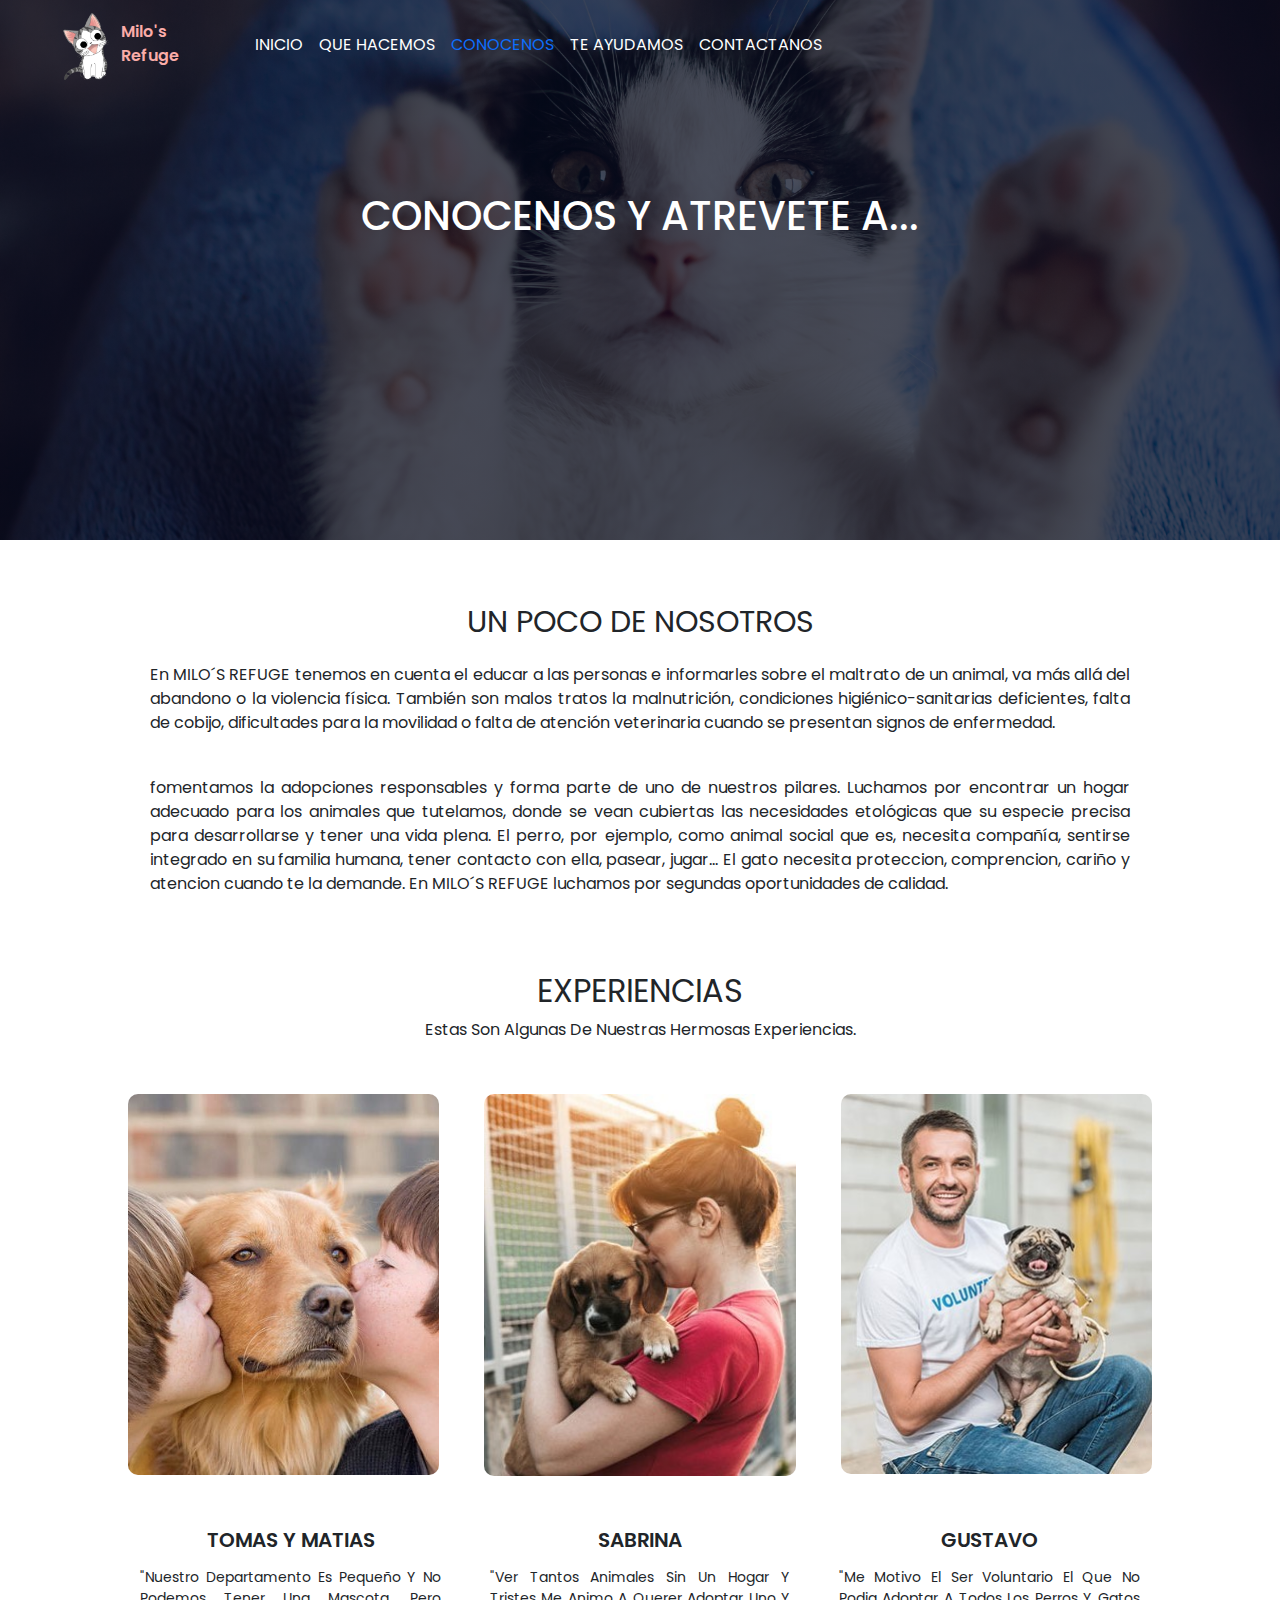
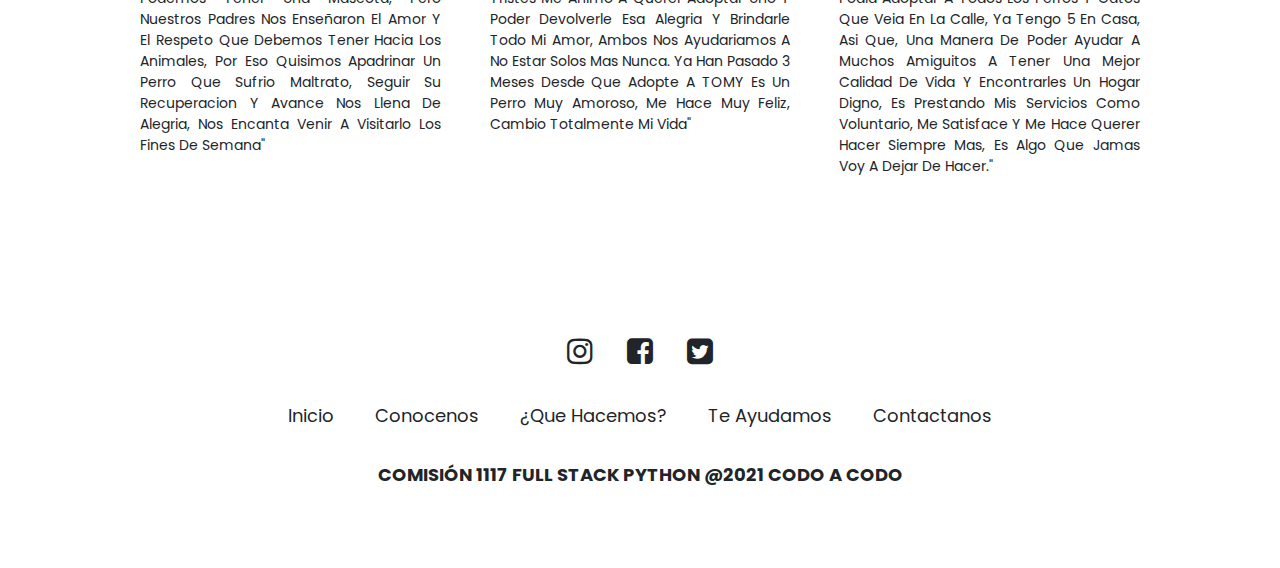
==== commit 525e410b: "quitanto los lorem, sustituyendolo con la informacion del refugio" ====
--- a/conocenos.html
+++ b/conocenos.html
@@ -52,21 +52,20 @@
       <div class="boxContentDos">
 
       <h2>un poco de nosotros</h2>
-      <p>Lorem ipsum dolor sit amet, consectetur adipisicing elit. 
-        Soluta sunt unde natus non similique explicabo vel labore 
-        fugiat nulla error, nemo deserunt minus ad repellat nam! 
-        Delectus ad at officiis. Lorem ipsum dolor sit amet consectetur 
-        adipisicing elit. Accusantium, in maxime quia earum distinctio 
-        aliquam dolorum quo. Soluta assumenda numquam error impedit dolore at 
-        possimus modi, in fuga deleniti ratione.</p>
-      
-        <p>Lorem ipsum dolor sit amet, consectetur adipisicing elit. 
-          Soluta sunt unde natus non similique explicabo vel labore 
-          fugiat nulla error, nemo deserunt minus ad repellat nam! 
-          Delectus ad at officiis. Lorem ipsum dolor sit amet consectetur 
-          adipisicing elit. Accusantium, in maxime quia earum distinctio 
-          aliquam dolorum quo. Soluta assumenda numquam error impedit dolore at 
-          possimus modi, in fuga deleniti ratione.</p> 
+      <p>En MILO´S REFUGE tenemos en cuenta el educar a las personas e informarles sobre 
+        el maltrato de un animal, va más allá del abandono o la violencia física. 
+        También son malos tratos la malnutrición, condiciones higiénico-sanitarias 
+        deficientes, falta de cobijo, dificultades para la movilidad o falta de atención 
+        veterinaria cuando se presentan signos de enfermedad.</p> 
+
+      <p>fomentamos la adopciones responsables y forma parte de uno de nuestros pilares.
+          Luchamos por encontrar un hogar adecuado para los animales que 
+          tutelamos, donde se vean cubiertas las necesidades etológicas que 
+          su especie precisa para desarrollarse y tener una vida plena. El perro, 
+          por ejemplo, como animal social que es, necesita compañía, sentirse 
+          integrado en su familia humana, tener contacto con ella, pasear, jugar…
+          El gato necesita proteccion, comprencion, cariño y atencion cuando te la demande.
+          En MILO´S REFUGE luchamos por segundas oportunidades de calidad.</p>
         </div>
     </section>
 
@@ -93,24 +92,26 @@
         <div class="ayuda-col content">
             
             <h4>tomas y matias</h4>
-            <p>Lorem ipsum dolor sit amet consectetur adipisicing elit.
-                Inventore a unde error, fugit libero consequatur.Lorem 
-                ipsum dolor sit amet consectetur adipisicing elit.
-                Inventore a unde error, fugit libero consequatur.</p>
+            <p>"nuestro departamento es pequeño y no podemos tener una mascota, 
+              pero nuestros padres nos enseñaron el amor y el respeto que debemos
+            tener hacia los animales, por eso quisimos apadrinar un perro que sufrio maltrato,
+          seguir su recuperacion y avance nos llena de alegria, nos encanta venir a visitarlo 
+          los fines de semana"</p>
         </div>
         <div class="ayuda-col content">           
             <h4>sabrina</h4>
-            <p>Lorem ipsum dolor sit amet consectetur adipisicing elit.
-              Inventore a unde error, fugit libero consequatur.Lorem 
-              ipsum dolor sit amet consectetur adipisicing elit.
-              Inventore a unde error, fugit libero consequatur.</p>
+            <p>"ver tantos animales sin un hogar y tristes me animo a querer adoptar uno
+              y poder devolverle esa alegria y brindarle todo mi amor, ambos nos ayudariamos
+              a no estar solos mas nunca. ya han pasado 3 meses desde que adopte a TOMY 
+              es un perro muy amoroso, me hace muy feliz, cambio totalmente mi vida"</p>
         </div>
         <div class="ayuda-col content">           
             <h4>gustavo</h4>
-            <p>Lorem ipsum dolor sit amet consectetur adipisicing elit.
-              Inventore a unde error, fugit libero consequatur.Lorem 
-              ipsum dolor sit amet consectetur adipisicing elit.
-              Inventore a unde error, fugit libero consequatur.</p>
+            <p>"Me motivo el ser voluntario el que no podia adoptar a todos los perros y gatos que
+              veia en la calle, ya tengo 5 en casa, asi que, una manera de poder ayudar a muchos amiguitos
+              a tener una mejor calidad de vida y encontrarles un hogar digno, es prestando mis servicios 
+              como voluntario, me satisface y me hace querer hacer siempre mas, es algo que jamas voy a 
+              dejar de hacer." </p>
         </div>
     </div>
 </section>
--- a/CSS/style.css
+++ b/CSS/style.css
@@ -9,7 +9,7 @@
 .header {
     min-height: 100vh;
     width: 100%;
-    background-image: linear-gradient(rgba(4, 9, 30, 0.7), rgba(4, 9, 30, 0.7)), url(/milosRefugio/assets/bannerPrincipal.jpg);
+    background-image: linear-gradient(rgba(4, 9, 30, 0.7), rgba(4, 9, 30, 0.7)), url(../assets/bannerPrincipal.jpg);
     background-position: center;
     background-size: cover;
     position: relative;
@@ -146,11 +146,11 @@
 }
 
 .box-section p {
-    color: #777;
-    font-size: 14px;
+    font-size: 16px;
     font-weight: 300;
     line-height: 22px;
     padding: 10px;
+    text-transform: capitalize;
 
 }
 
@@ -171,12 +171,16 @@
 }
 
 .box-col h3 {
-    font-size: 17px;
+    font-size: 19px;
     text-transform: uppercase;
     text-align: center;
     font-weight: 600;
     margin: 10px 0;
 }
+
+
+
+
 
 .box-col:hover {
     box-shadow: 0 0 20px 0 rgba(0, 0, 0, 0.2)
@@ -205,6 +209,11 @@
     text-transform: uppercase;
     font-size: 36px;
     font-weight: 400;
+}
+
+.box-sectionDos p {
+    font-size: 16px;
+    text-transform: capitalize;
 }
 
 .box-colDos {
@@ -269,7 +278,11 @@
     text-transform: uppercase;
     font-size: 36px;
     font-weight: 400;
-
+}
+
+.ayuda p {
+    font-size: 16px;
+    text-transform: capitalize;
 }
 
 .ayuda-col {
@@ -285,8 +298,9 @@
 }
 
 .ayuda-col p {
+    font-size: 14px;
     padding: 0;
-    text-align: left;
+    text-align: justify;
 }
 
 .ayuda-col h4 {
@@ -305,7 +319,7 @@
 .donacion {
     margin: 100px auto;
     width: 80%;
-    background-image: linear-gradient(rgba(4, 9, 30, 0.7), rgba(4, 9, 30, 0.7)), url(/milosRefugio/assets/donacion.jpg);
+    background-image: linear-gradient(rgba(4, 9, 30, 0.7), rgba(4, 9, 30, 0.7)), url(../assets/donacion.jpg);
     background-position: center;
     background-size: cover;
     text-align: center;
@@ -335,7 +349,7 @@
 .sub-header {
     min-height: 60vh;
     width: 100%;
-    background-image: linear-gradient(rgba(4, 9, 30, 0.7), rgba(4, 9, 30, 0.7)), url(/milosRefugio/assets/bannerPuppies.jpg);
+    background-image: linear-gradient(rgba(4, 9, 30, 0.7), rgba(4, 9, 30, 0.7)), url(../assets/bannerPuppies.jpg);
     background-position: center;
     background-size: cover;
     color: #fff;
@@ -398,7 +412,7 @@
 .sub-header-section {
     min-height: 60vh;
     width: 100%;
-    background-image: linear-gradient(rgba(4, 9, 30, 0.7), rgba(4, 9, 30, 0.7)), url(/milosRefugio/assets/bannerCat.jpg);
+    background-image: linear-gradient(rgba(4, 9, 30, 0.7), rgba(4, 9, 30, 0.7)), url(../assets/bannerCat.jpg);
     background-position: center;
     background-size: cover;
 }
@@ -460,7 +474,7 @@
 .header-ayuda {
     min-height: 60vh;
     width: 100%;
-    background-image: linear-gradient(rgba(4, 9, 30, 0.7), rgba(4, 9, 30, 0.7)), url(/milosRefugio/assets/bannerCatDog.jpg);
+    background-image: linear-gradient(rgba(4, 9, 30, 0.7), rgba(4, 9, 30, 0.7)), url(../assets/bannerCatDog.jpg);
     background-position: center;
     background-size: cover;
     color: #fff;
@@ -534,7 +548,7 @@
 .header-contacto {
     min-height: 60vh;
     width: 100%;
-    background-image: linear-gradient(rgba(4, 9, 30, 0.7), rgba(4, 9, 30, 0.7)), url(/milosRefugio/assets/bannerContactos.jpeg);
+    background-image: linear-gradient(rgba(4, 9, 30, 0.7), rgba(4, 9, 30, 0.7)), url(../assets/bannerContactos.jpeg);
     background-position: center;
     background-size: cover;
     color: #fff;
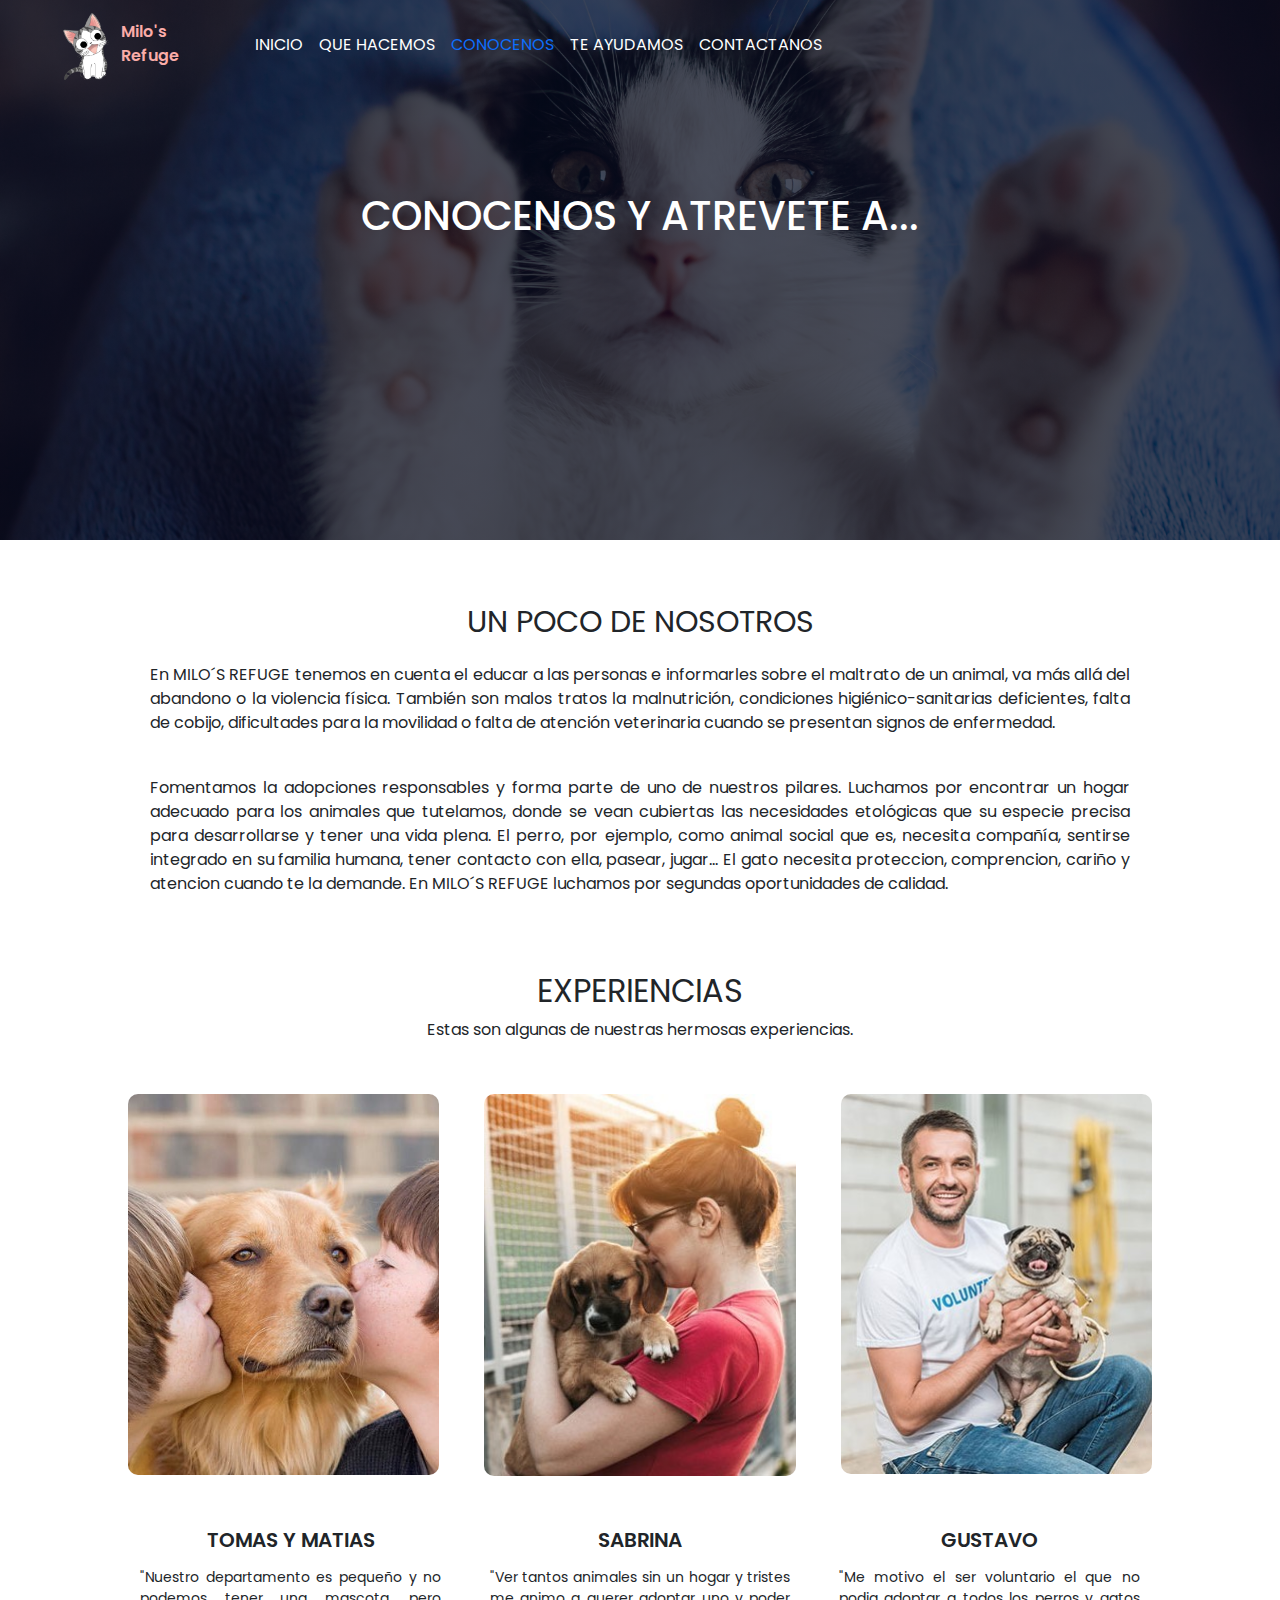
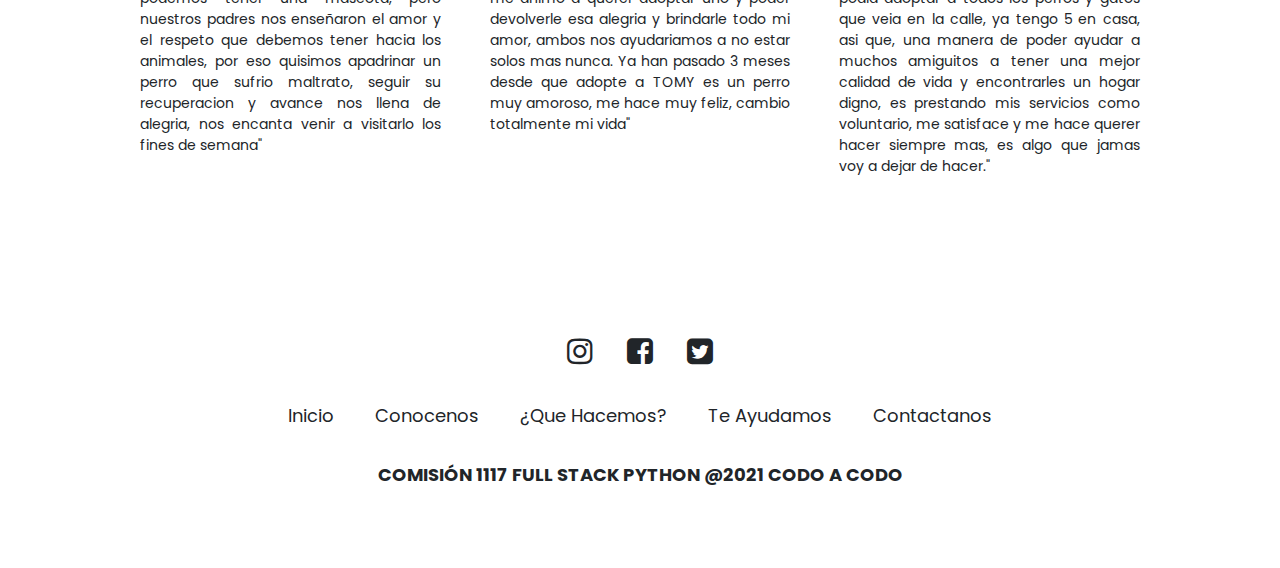
==== commit 8fafd4da: "terminado" ====
--- a/conocenos.html
+++ b/conocenos.html
@@ -50,7 +50,6 @@
 
     <section class="boxContent">
       <div class="boxContentDos">
-
       <h2>un poco de nosotros</h2>
       <p>En MILO´S REFUGE tenemos en cuenta el educar a las personas e informarles sobre 
         el maltrato de un animal, va más allá del abandono o la violencia física. 
@@ -58,7 +57,7 @@
         deficientes, falta de cobijo, dificultades para la movilidad o falta de atención 
         veterinaria cuando se presentan signos de enfermedad.</p> 
 
-      <p>fomentamos la adopciones responsables y forma parte de uno de nuestros pilares.
+      <p>Fomentamos la adopciones responsables y forma parte de uno de nuestros pilares.
           Luchamos por encontrar un hogar adecuado para los animales que 
           tutelamos, donde se vean cubiertas las necesidades etológicas que 
           su especie precisa para desarrollarse y tener una vida plena. El perro, 
@@ -71,7 +70,7 @@
 
     <section class="box-sectionDos ">
       <h2>experiencias</h2>
-          <p>estas son algunas de nuestras hermosas experiencias.</p>
+          <p>Estas son algunas de nuestras hermosas experiencias.</p>
 
           <div class="row">
               <div class="box-colDos">
@@ -92,7 +91,7 @@
         <div class="ayuda-col content">
             
             <h4>tomas y matias</h4>
-            <p>"nuestro departamento es pequeño y no podemos tener una mascota, 
+            <p>"Nuestro departamento es pequeño y no podemos tener una mascota, 
               pero nuestros padres nos enseñaron el amor y el respeto que debemos
             tener hacia los animales, por eso quisimos apadrinar un perro que sufrio maltrato,
           seguir su recuperacion y avance nos llena de alegria, nos encanta venir a visitarlo 
@@ -100,9 +99,9 @@
         </div>
         <div class="ayuda-col content">           
             <h4>sabrina</h4>
-            <p>"ver tantos animales sin un hogar y tristes me animo a querer adoptar uno
+            <p>"Ver tantos animales sin un hogar y tristes me animo a querer adoptar uno
               y poder devolverle esa alegria y brindarle todo mi amor, ambos nos ayudariamos
-              a no estar solos mas nunca. ya han pasado 3 meses desde que adopte a TOMY 
+              a no estar solos mas nunca. Ya han pasado 3 meses desde que adopte a TOMY 
               es un perro muy amoroso, me hace muy feliz, cambio totalmente mi vida"</p>
         </div>
         <div class="ayuda-col content">           
--- a/CSS/style.css
+++ b/CSS/style.css
@@ -18,7 +18,6 @@
 nav img {
     padding-top: 1%;
     width: 70px;
-
 }
 
 nav {
@@ -72,7 +71,6 @@
     margin: 10px 0 40px;
     font-size: 14px;
     color: #fff;
-    text-transform: capitalize;
 }
 
 .btn {
@@ -85,7 +83,7 @@
     background: transparent;
     position: relative;
     cursor: pointer;
-    text-transform: capitalize;
+    text-transform: uppercase;
 }
 
 .btn:hover {
@@ -128,6 +126,25 @@
     }
 }
 
+@media screen and (max-width: 330px) {
+
+    .text-box {
+        margin-top: 85%;
+    }
+
+    .text-box h1 {
+        font-size: 20px;
+    }
+
+    .text-box p {
+        font-size: 12px;
+    }
+
+    nav img {
+        margin-top: 4%;
+    }
+}
+
 /*--------------- FIN --------------*/
 
 /*-------------- SECCION 1 ----------------*/
@@ -150,7 +167,6 @@
     font-weight: 300;
     line-height: 22px;
     padding: 10px;
-    text-transform: capitalize;
 
 }
 
@@ -178,10 +194,6 @@
     margin: 10px 0;
 }
 
-
-
-
-
 .box-col:hover {
     box-shadow: 0 0 20px 0 rgba(0, 0, 0, 0.2)
 }
@@ -213,7 +225,6 @@
 
 .box-sectionDos p {
     font-size: 16px;
-    text-transform: capitalize;
 }
 
 .box-colDos {
@@ -282,7 +293,6 @@
 
 .ayuda p {
     font-size: 16px;
-    text-transform: capitalize;
 }
 
 .ayuda-col {
@@ -467,6 +477,19 @@
     text-align: justify;
 }
 
+@media screen and (max-width: 330px) {
+
+    .boxContentDos p {
+        font-size: 12px;
+        padding-left: 15%;
+        padding-right: 15%;
+    }
+
+    .sub-header-section h1 {
+        font-size: 23px;
+    }
+}
+
 /*---------------- FIN -------------------*/
 
 /*----------------- AYUDAMOS SECCION ----------------*/
@@ -492,7 +515,6 @@
 }
 
 .ayudantia p {
-    text-transform: capitalize;
     text-align: justify;
 }
 
@@ -597,7 +619,6 @@
 
 .contactanos-col div p {
     padding: 0;
-    text-transform: capitalize;
     font-size: 16px;
 }
 
@@ -608,52 +629,53 @@
     text-transform: uppercase;
 }
 
-.contactanos-col input textarea {
-    width: 100%;
-    padding: 15px;
-    margin-bottom: 17px;
-    outline: none;
-    border: 3px solid #faaca8;
+.contactanos-col h2 {
+    text-transform: uppercase;
+    font-weight: 400;
+    background: #faaca8;
+    text-align: center;
+    color: #fff;
+    border-bottom: 5px solid #777;
 }
 
 .form {
-    max-inline-size: 550px;
-    margin: auto;
-}
-
-.form label {
+    padding: 25px 30px;
+}
+
+.form-box {
+    padding-bottom: 10px;
+    margin-bottom: 5px;
+}
+
+.form-box input {
     display: block;
-    margin-block-start: 1em;
-    margin-block-end: .5em;
-    padding-inline-start: .5em;
-}
-
-.form label span {
-    color: #DA1414;
-}
-
-.form input,
-.form textarea {
-    box-sizing: border-box;
-    width: 100%;
-    font-size: 1rem;
-    padding: .8em;
-    border-radius: 10px;
-    border: 1px solid #777;
-}
-
-
-input::-webkit-input-placeholder {
-    color: #0F0A0A88;
-}
-
-.contact {
-    margin-block-end: 5em;
-}
-
-.tag {
-    text-transform: uppercase;
-    text-align: center;
+    width: 100%;
+    border-radius: 5px;
+    padding: 7px;
+    font-size: 16px;
+    margin-top: 7px;
+    margin-left: 10px;
+}
+
+.form-box input:focus {
+    outline-color: #faaca8;
+}
+
+.form-box .error-text {
+    color: #CB4335;
+    visibility: hidden;
+}
+
+.form-box .form-error input {
+    border-bottom: 2px solid #CB4335;
+}
+
+.form-box .form-error .error-text {
+    visibility: visible;
+}
+
+.form-box .form-success input {
+    border-bottom: 2px solid #560fc7;
 }
 
 /*------------------ FOOTER --------------------*/
